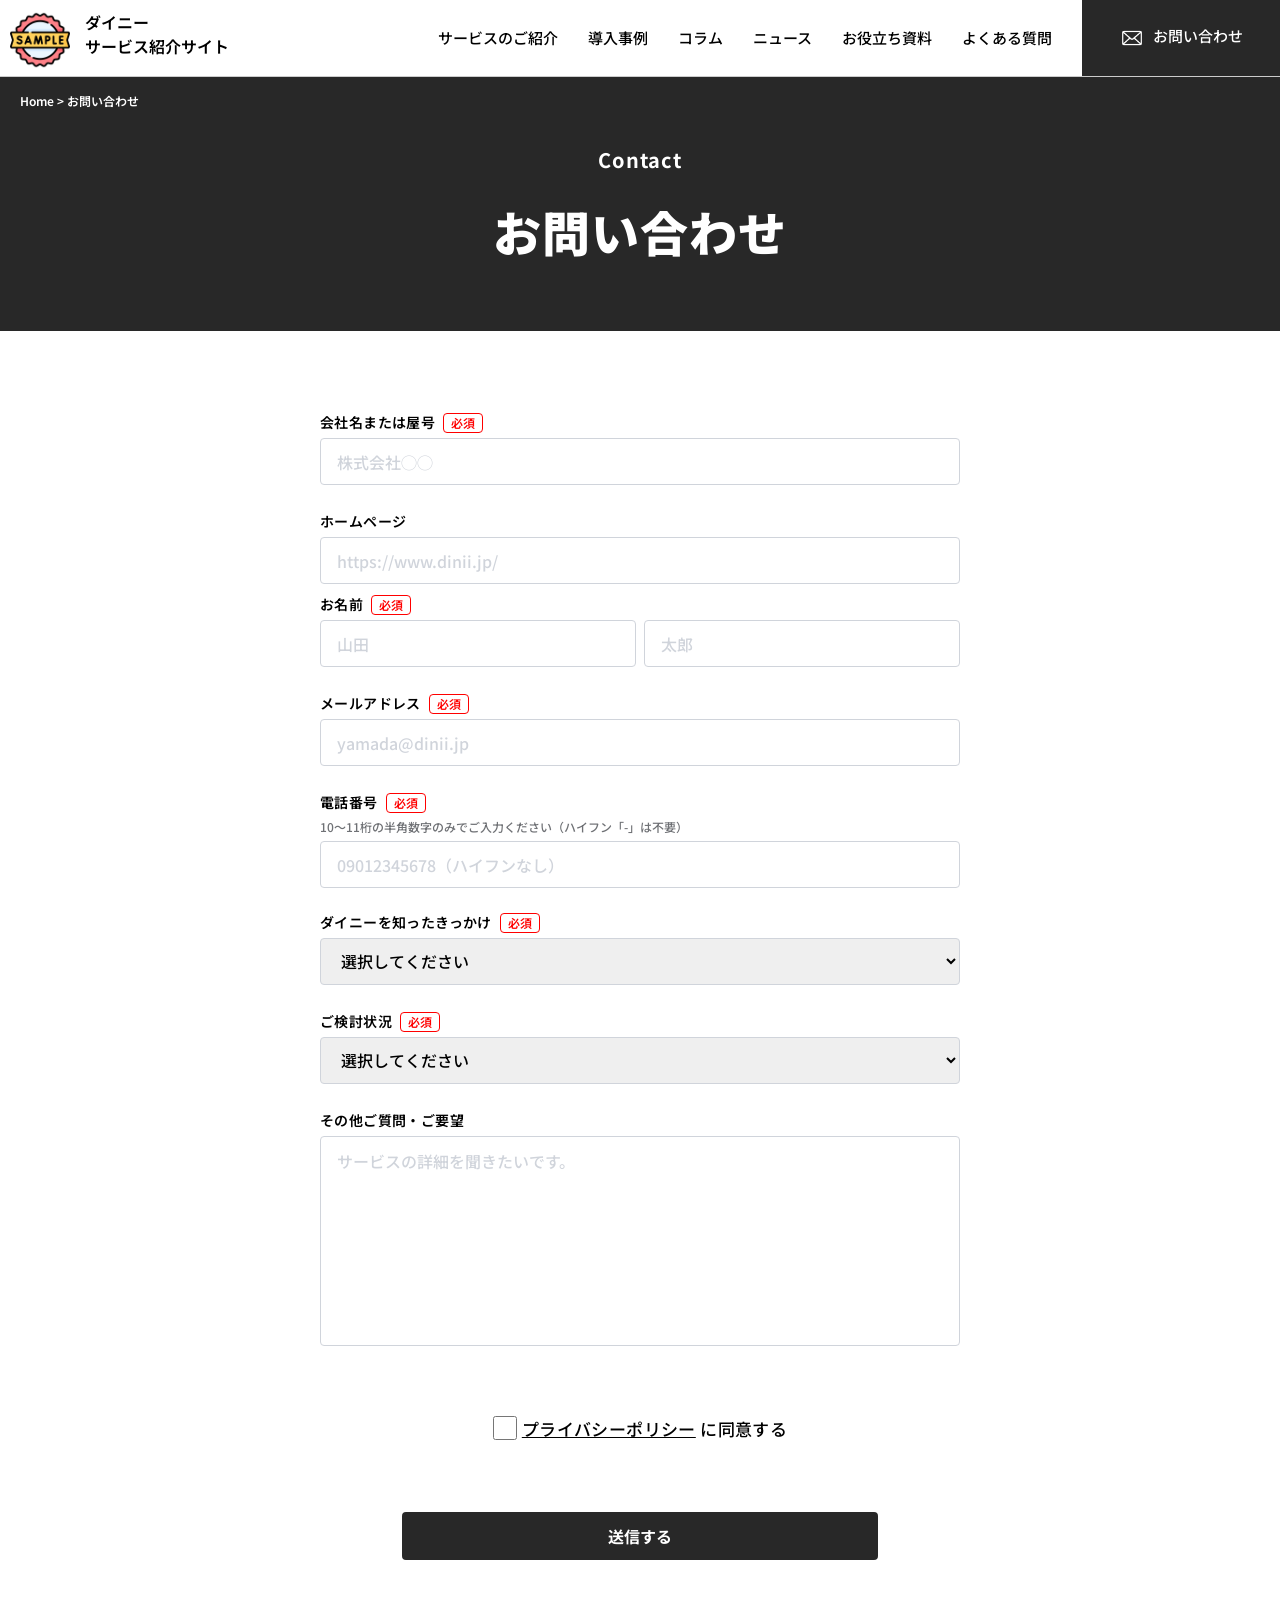
==== contact/index.html @ 895c4bdd "first commit" ====
<!DOCTYPE html>
<html lang="ja">

<head>
    <meta charset="UTF-8">
    <meta name="viewport" content="width=device-width, initial-scale=1.0">
    <title>お問い合わせ - ダイニー サービスサイト</title>

    <!-- reset CSS -->
    <link rel="stylesheet" href="../styles/css-reset.css">

    <!-- Google Fonts -->
    <link rel="preconnect" href="https://fonts.googleapis.com">
    <link rel="preconnect" href="https://fonts.gstatic.com" crossorigin>
    <link
        href="https://fonts.googleapis.com/css2?family=Noto+Sans+JP:wght@100..900&family=Poppins:wght@600;700&display=swap"
        rel="stylesheet">

    <link rel="stylesheet" href="styles/style.css">
</head>

<body>
    <header class="header">
        <div class="header__left">
            <div class="header__logo">
                <a href="#">
                    <div class="header__logo-inner">
                        <div class="logo">
                            <img src="../images/logo.png" class="logo__img">
                            <div class="logo__letter">
                                <p class="logo__dinii">ダイニー</p>
                                <p class="logo__service">サービス紹介サイト</p>
                            </div>
                        </div>
                    </div>
                </a>
            </div>
        </div>
        <ul class="header__right">

            <a href="#">
                <div class="header__link">
                    <p class="header__service">サービスのご紹介</p>
                </div>
            </a>

            <div class="nav-service">
                <ul class="nav-service__inner">
                    <li>ダイニーPOSレジ</li>
                    <li>ダイニーモバイルオーダー</li>
                    <li>ダイニー顧客管理</li>
                    <li>ダイニーモバイル決済</li>
                    <li>ダイニーキャッシュレス</li>
                    <li>ダイニー勤怠</li>
                </ul>
            </div>

            <a href="#">
                <div class="header__link">
                    <p class="header__case">導入事例</p>
                </div>
            </a>
            <a href="#">
                <div class="header__link">
                    <p class="header__column">コラム</p>
                </div>
            </a>
            <a href="#">
                <div class="header__link">
                    <p class="header__news">ニュース</p>
                </div>
            </a>
            <a href="#">
                <div class="header__link">
                    <p class="header__documentation">お役立ち資料</p>
                </div>
            </a>
            <a href="#">
                <div class="header__link">
                    <p class="header__qa">よくある質問</p>
                </div>
            </a>
            <a href="dinni/contact/">
                <div class="header__contact">
                    <div class="header__contact-inner">
                        <img src="../images/mail.png" class="header__contact-img">
                        <div class="header__contact-us">お問い合わせ</div>
                    </div>
                </div>
            </a>
        </ul>
    </header>

    <div class="title-container">
        <div class="breadcrumbs">Home > お問い合わせ</div>
        <div class="inner">
            <div class="subtitle">Contact</div>
            <div class="title">お問い合わせ</div>
        </div>
    </div>

    <div class="main">
        <ul class="input">
            <li class="belong">
                <div class="container-1">
                    <p>会社名または屋号</p>
                    <div class="abso">必須</div>
                </div>
                <div class="container-2">
                    <input type="text" placeholder="株式会社◯◯">
                </div>
            </li>

            <li class="homepage">
                <div class="container-1">
                    <p>ホームページ</p>
                </div>
                <div class="container-2">
                    <input type="text" placeholder="https://www.dinii.jp/">
                </div>
            </li>

            <li class="name">
                <div class="container-1">
                    <p>お名前</p>
                    <div class="abso">必須</div>
                </div>
                <div class="container-2">
                    <div class="namearea">
                        <input type="text" class="first" placeholder="山田">
                        <input type="text" class="last" placeholder="太郎">
                    </div>
                </div>
            </li>

            <li class="mail-address">
                <div class="container-1">
                    <p>メールアドレス</p>
                    <div class="abso">必須</div>
                </div>
                <div class="container-2">
                    <input type="text" placeholder="yamada@dinii.jp">
                </div>
            </li>

            <li class="call-number">
                <div class="container-1">
                    <p>電話番号</p>
                    <div class="abso">必須</div>
                </div>
                <div class="container-2">
                    <p class="description">10〜11桁の半角数字のみでご入力ください（ハイフン「-」は不要）</p>
                </div>
                <div class="container-3">
                    <input type="text" placeholder="09012345678（ハイフンなし）">
                </div>
            </li>

            <li class="why">
                <div class="container-1">
                    <p>ダイニーを知ったきっかけ</p>
                    <div class="abso">必須</div>
                </div>
                <div class="container-2">
                    <select name="why-list" id="why__list">
                        <option value="init">選択してください</option>
                        <option value="intro">知人から紹介された</option>
                        <option value="search">インターネット検索した</option>
                        <option value="exp">飲食店でデイニーを体験</option>
                        <option value="sns">SNSで見た</option>
                        <option value="know">展示会・会合で知った</option>
                        <option value="wath">雑誌で見た</option>
                        <option value="other">その他</option>
                    </select>
                </div>
            </li>

            <li class="now">
                <div class="container-1">
                    <p>ご検討状況</p>
                    <div class="abso">必須</div>
                </div>
                <div class="container-2">
                    <select name="now-list" id="now__list">
                        <option value="init">選択してください</option>
                        <option value="col-info">情報収集中</option>
                        <option value="compare">他社と比較検討中</option>
                        <option value="only-din">ダイニーのみを検討中</option>
                        <option value="alm-abso">導入がほぼ決まっている</option>
                    </select>
                </div>
            </li>

            <li class="other">
                <div class="container-1">
                    <p>その他ご質問・ご要望</p>
                </div>
                <div class="container-2">
                    <textarea name="other" id="other" placeholder="サービスの詳細を聞きたいです。"></textarea>
                </div>
            </li>
        </ul>

        <div class="send">
            <div class="container-1">
                <input type="checkbox" name="check" id="check">
                <p>
                    <a href="#">プライバシーポリシー</a>
                    に同意する
                </p>
            </div>
            <div class="container-2">
                <button>
                    <p>送信する</p><p>送信する</p>
                </button>
            </div>


        </div>
    </div>

</body>

</html>
---- contact/styles/style.css ----
.header {
  position: fixed;
  width: 100%;
  height: 76px;
  top: 0;
  left: 0;
  display: flex;
  flex-direction: row;
  justify-content: space-between;
  align-items: center;
  box-shadow: 0px 1px 0px 0px rgba(0, 0, 0, 0.2);
  font-size: 15px;
  background-color: white;
  z-index: 9999;
}
.header a {
  position: relative;
  top: -7px;
  text-decoration: none;
}
.header a p {
  color: black;
}
.header a:last-child {
  top: 0;
}
.header__link {
  display: flex;
  align-items: center;
  height: 76px;
}
.header__logo {
  position: absolute;
  top: 0;
  left: 10px;
  height: 100%;
  justify-items: center;
  font-size: 16px;
}
.header__logo-inner {
  position: absolute;
  top: 10px;
}
.header__left {
  position: relative;
  height: 100%;
  top: 0;
  left: 0;
  flex-basis: 10%;
}
.header__right {
  display: flex;
  position: relative;
  margin-right: 105px;
  height: 100%;
  top: 0;
  right: 0;
  flex-direction: row;
  align-items: baseline;
  gap: 30px;
  margin: 0;
}
.header__right p {
  display: flex;
  flex-direction: column;
  align-items: center;
}
.header__right a:nth-child(1)::after {
  position: relative;
  display: block;
  content: "";
  height: 2px;
  width: 100%;
  background-color: black;
  top: -1px;
  transform: scaleX(0);
  transform-origin: center;
  transition: all 0.3s;
}
.header__right a:nth-child(1):hover::after {
  transform: none;
  transform-origin: center;
}
.header__right a:nth-child(2)::after {
  position: relative;
  display: block;
  content: "";
  height: 2px;
  width: 100%;
  background-color: black;
  top: -1px;
  transform: scaleX(0);
  transform-origin: center;
  transition: all 0.3s;
}
.header__right a:nth-child(2):hover::after {
  transform: none;
  transform-origin: center;
}
.header__right a:nth-child(3)::after {
  position: relative;
  display: block;
  content: "";
  height: 2px;
  width: 100%;
  background-color: black;
  top: -1px;
  transform: scaleX(0);
  transform-origin: center;
  transition: all 0.3s;
}
.header__right a:nth-child(3):hover::after {
  transform: none;
  transform-origin: center;
}
.header__right a:nth-child(4)::after {
  position: relative;
  display: block;
  content: "";
  height: 2px;
  width: 100%;
  background-color: black;
  top: -1px;
  transform: scaleX(0);
  transform-origin: center;
  transition: all 0.3s;
}
.header__right a:nth-child(4):hover::after {
  transform: none;
  transform-origin: center;
}
.header__right a:nth-child(5)::after {
  position: relative;
  display: block;
  content: "";
  height: 2px;
  width: 100%;
  background-color: black;
  top: -1px;
  transform: scaleX(0);
  transform-origin: center;
  transition: all 0.3s;
}
.header__right a:nth-child(5):hover::after {
  transform: none;
  transform-origin: center;
}
.header__right a:nth-child(6)::after {
  position: relative;
  display: block;
  content: "";
  height: 2px;
  width: 100%;
  background-color: black;
  top: -1px;
  transform: scaleX(0);
  transform-origin: center;
  transition: all 0.3s;
}
.header__right a:nth-child(6):hover::after {
  transform: none;
  transform-origin: center;
}
.header__right a:nth-child(7)::after {
  position: relative;
  display: block;
  content: "";
  height: 2px;
  width: 100%;
  background-color: black;
  top: -1px;
  transform: scaleX(0);
  transform-origin: center;
  transition: all 0.3s;
}
.header__right a:nth-child(7):hover::after {
  transform: none;
  transform-origin: center;
}
.header__right a:first-child:hover ~ .nav-service {
  opacity: 1;
  visibility: visible;
}
.header__contact {
  display: flex;
  width: 198px;
  height: 76px;
  align-items: center;
  text-align: center;
  background-color: #282828;
  color: white;
  transition: all 0.28s ease;
}
.header__contact-inner {
  display: flex;
  flex-direction: row;
  margin: 0 auto;
}
.header__contact-img {
  width: 26px;
  height: 26px;
  margin-right: 8px;
  filter: invert(100%);
  transition: all 0.28s ease;
}
.header__contact:hover {
  background-color: white;
  color: black;
}
.header__contact:hover .header__contact-img {
  filter: none;
}
.header .nav-service {
  position: absolute;
  display: flex;
  justify-content: center;
  top: 76px;
  left: -390px;
  width: 100vw;
  height: 56px;
  background-color: #F7FAFC;
  box-shadow: inset 0px 0px 3px rgba(0, 0, 0, 0.2);
  opacity: 0;
  visibility: hidden;
  transition: all 0.4s ease;
}
.header .nav-service__inner {
  display: flex;
  flex-direction: row;
  list-style: none;
  justify-content: center;
  gap: 16px;
  letter-spacing: -0.8px;
  font-weight: 600;
  height: 100%;
  padding: 0;
}
.header .nav-service__inner li {
  display: flex;
  align-items: center;
  height: 100%;
  cursor: pointer;
}
.header .nav-service:hover {
  opacity: 1;
  visibility: visible;
}

.logo {
  display: flex;
  flex-direction: row;
}
.logo__img {
  width: 60px;
  height: 60px;
}
.logo__letter {
  width: 250px;
  height: 100%;
  padding-left: 15px;
  font-weight: 600;
}
.logo__dinii {
  margin: 0;
}
.logo__service {
  margin: 0;
}

body {
  height: 280vh;
}

html {
  font-family: "Noto Sans JP", serif;
  font-weight: 500;
}
html *,
html *::before,
html *::after {
  box-sizing: border-box;
}

.title-container {
  position: relative;
  top: 77px;
  width: 100%;
  height: 254px;
  background-color: #282828;
}
.title-container .breadcrumbs {
  color: white;
  font-size: 12px;
  font-weight: 600;
  padding-top: 15px;
  padding-left: 20px;
}
.title-container .subtitle {
  text-align: center;
  font-size: 20px;
  font-weight: 700;
  letter-spacing: 1px;
  padding-top: 35px;
  color: white;
}
.title-container .title {
  text-align: center;
  font-size: 48px;
  font-weight: 900;
  letter-spacing: 1px;
  padding-top: 20px;
  color: white;
}

.main {
  margin-top: 134px;
}
.main .input {
  display: flex;
  flex-direction: column;
  align-items: center;
  padding: 0;
  height: auto;
}
.main .input li {
  display: flex;
  flex-direction: column;
  width: 640px;
  height: 75px;
  margin-top: 24px;
}
.main .input li .container-1 {
  display: flex;
  flex-direction: row;
  align-items: center;
  gap: 8px;
}
.main .input li .container-1 p {
  font-size: 14px;
  font-weight: 600;
  letter-spacing: 0.4px;
}
.main .input li .container-2 {
  margin-top: 5px;
}
.main .input li input, .main .input li select, .main .input li textarea {
  height: 47px;
  width: 100%;
  padding: 11.5px 16px;
  border: 1px solid #D0D4DB;
  border-radius: 4px;
}
.main .input li input::-moz-placeholder, .main .input li select::-moz-placeholder, .main .input li textarea::-moz-placeholder {
  color: #D0D4DB;
}
.main .input li input::placeholder, .main .input li select::placeholder, .main .input li textarea::placeholder {
  color: #D0D4DB;
}
.main .input li .namearea {
  display: flex;
  flex-direction: row;
  gap: 8px;
}
.main .input li.name {
  margin-top: 8px;
}
.main .input li.call-number {
  height: auto;
}
.main .input li.call-number .description {
  font-size: 12px;
  color: #6F7175;
}
.main .input li.call-number .container-3 {
  margin-top: 5px;
}
.main .input li select {
  width: 100%;
}
.main .input li textarea {
  height: 210px;
  resize: none;
}
.main .input li.other {
  height: 241px;
}

.send {
  display: flex;
  flex-direction: column;
  align-items: center;
}
.send .container-1 {
  display: flex;
  flex-direction: row;
  margin-top: 65px;
  font-size: 17px;
  letter-spacing: 0.4px;
}
.send .container-1 input {
  width: 24px;
  height: 24px;
  margin-right: 5px;
  cursor: pointer;
}
.send .container-1 a {
  color: black;
  text-decoration: underline;
}
.send .container-2 {
  margin-top: 70px;
  width: 476px;
  height: 48px;
  position: relative;
  cursor: pointer;
  transition: all 0.3s;
  overflow: hidden;
}
.send .container-2 button {
  display: flex;
  position: relative;
  justify-content: center;
  align-items: center;
  width: 100%;
  height: 100%;
  border: 2px solid #282828;
  border-radius: 4px;
  background-color: #282828;
  color: white;
  font-weight: 700;
  cursor: pointer;
  transition: all 0.4s;
}
.send .container-2 button p {
  transition: all 0.3s ease;
}
.send .container-2 button p:last-child {
  position: absolute;
  transform: translateY(20px);
  color: #282828;
  opacity: 0;
  visibility: hidden;
}
.send .container-2 button:hover {
  background-color: white;
}
.send .container-2 button:hover p:first-child {
  transform: translateY(-20px);
  opacity: 0;
  visibility: hidden;
}
.send .container-2 button:hover p:last-child {
  transform: none;
  opacity: 1;
  visibility: visible;
}

.abso {
  display: flex;
  justify-content: center;
  width: 40px;
  height: 20px;
  font-size: 12px;
  font-weight: 600;
  color: red;
  border: 1px solid red;
  border-radius: 4px;
}/*# sourceMappingURL=style.css.map */
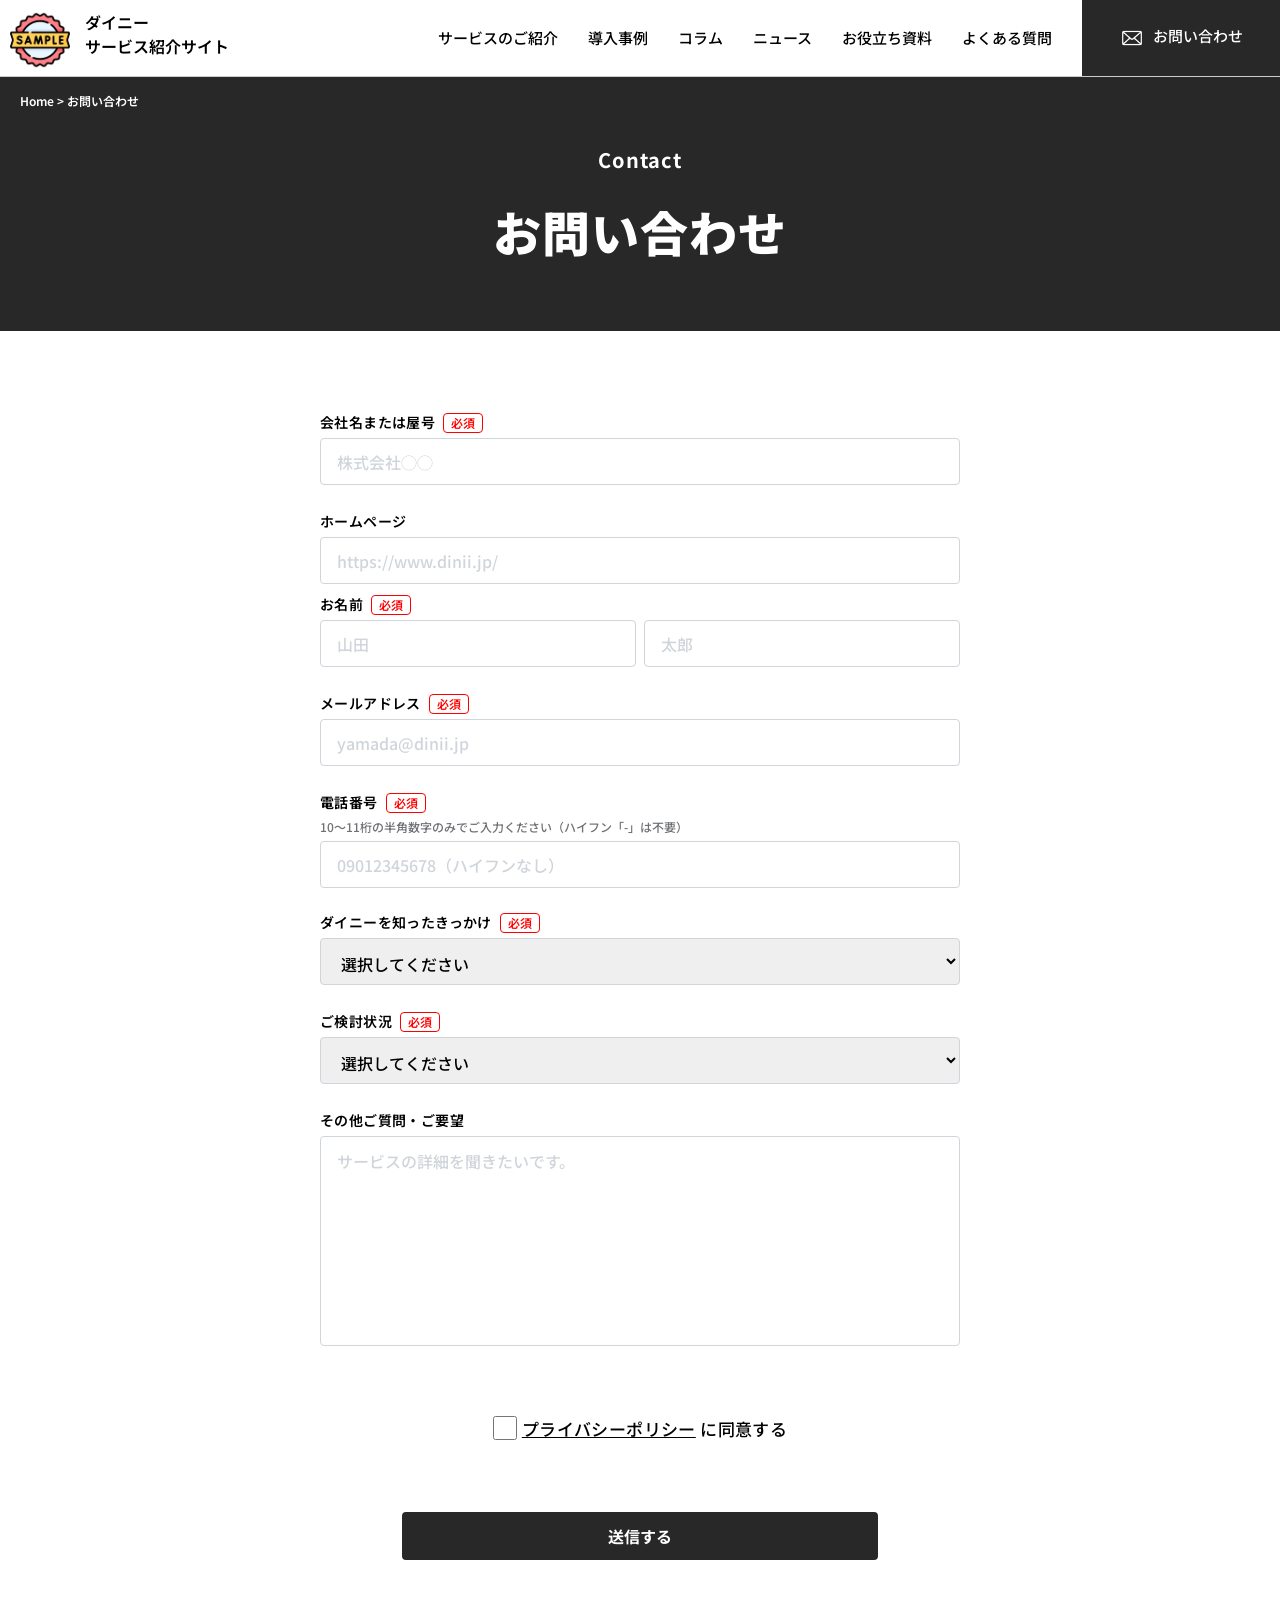
==== commit 31d1a2c3: "change URL and fix header" ====
--- a/contact/index.html
+++ b/contact/index.html
@@ -23,7 +23,7 @@
     <header class="header">
         <div class="header__left">
             <div class="header__logo">
-                <a href="#">
+                <a href="../">
                     <div class="header__logo-inner">
                         <div class="logo">
                             <img src="../images/logo.png" class="logo__img">
@@ -51,7 +51,7 @@
                     <li>ダイニー顧客管理</li>
                     <li>ダイニーモバイル決済</li>
                     <li>ダイニーキャッシュレス</li>
-                    <li>ダイニー勤怠</li>
+                    <li><a href="../kintai">ダイニー勤怠</a></li>
                 </ul>
             </div>
 
@@ -80,7 +80,8 @@
                     <p class="header__qa">よくある質問</p>
                 </div>
             </a>
-            <a href="dinni/contact/">
+            <!-- TODO change URL-->
+            <a href="#">
                 <div class="header__contact">
                     <div class="header__contact-inner">
                         <img src="../images/mail.png" class="header__contact-img">
--- a/contact/styles/style.css
+++ b/contact/styles/style.css
@@ -17,8 +17,6 @@
   position: relative;
   top: -7px;
   text-decoration: none;
-}
-.header a p {
   color: black;
 }
 .header a:last-child {
@@ -65,119 +63,119 @@
   flex-direction: column;
   align-items: center;
 }
-.header__right a:nth-child(1)::after {
-  position: relative;
-  display: block;
-  content: "";
-  height: 2px;
-  width: 100%;
-  background-color: black;
-  top: -1px;
-  transform: scaleX(0);
-  transform-origin: center;
-  transition: all 0.3s;
-}
-.header__right a:nth-child(1):hover::after {
-  transform: none;
-  transform-origin: center;
-}
-.header__right a:nth-child(2)::after {
-  position: relative;
-  display: block;
-  content: "";
-  height: 2px;
-  width: 100%;
-  background-color: black;
-  top: -1px;
-  transform: scaleX(0);
-  transform-origin: center;
-  transition: all 0.3s;
-}
-.header__right a:nth-child(2):hover::after {
-  transform: none;
-  transform-origin: center;
-}
-.header__right a:nth-child(3)::after {
-  position: relative;
-  display: block;
-  content: "";
-  height: 2px;
-  width: 100%;
-  background-color: black;
-  top: -1px;
-  transform: scaleX(0);
-  transform-origin: center;
-  transition: all 0.3s;
-}
-.header__right a:nth-child(3):hover::after {
-  transform: none;
-  transform-origin: center;
-}
-.header__right a:nth-child(4)::after {
-  position: relative;
-  display: block;
-  content: "";
-  height: 2px;
-  width: 100%;
-  background-color: black;
-  top: -1px;
-  transform: scaleX(0);
-  transform-origin: center;
-  transition: all 0.3s;
-}
-.header__right a:nth-child(4):hover::after {
-  transform: none;
-  transform-origin: center;
-}
-.header__right a:nth-child(5)::after {
-  position: relative;
-  display: block;
-  content: "";
-  height: 2px;
-  width: 100%;
-  background-color: black;
-  top: -1px;
-  transform: scaleX(0);
-  transform-origin: center;
-  transition: all 0.3s;
-}
-.header__right a:nth-child(5):hover::after {
-  transform: none;
-  transform-origin: center;
-}
-.header__right a:nth-child(6)::after {
-  position: relative;
-  display: block;
-  content: "";
-  height: 2px;
-  width: 100%;
-  background-color: black;
-  top: -1px;
-  transform: scaleX(0);
-  transform-origin: center;
-  transition: all 0.3s;
-}
-.header__right a:nth-child(6):hover::after {
-  transform: none;
-  transform-origin: center;
-}
-.header__right a:nth-child(7)::after {
-  position: relative;
-  display: block;
-  content: "";
-  height: 2px;
-  width: 100%;
-  background-color: black;
-  top: -1px;
-  transform: scaleX(0);
-  transform-origin: center;
-  transition: all 0.3s;
-}
-.header__right a:nth-child(7):hover::after {
-  transform: none;
-  transform-origin: center;
-}
-.header__right a:first-child:hover ~ .nav-service {
+.header__right > a:nth-child(1)::after {
+  position: relative;
+  display: block;
+  content: "";
+  height: 2px;
+  width: 100%;
+  background-color: black;
+  top: -1px;
+  transform: scaleX(0);
+  transform-origin: center;
+  transition: all 0.3s;
+}
+.header__right > a:nth-child(1):hover::after {
+  transform: none;
+  transform-origin: center;
+}
+.header__right > a:nth-child(2)::after {
+  position: relative;
+  display: block;
+  content: "";
+  height: 2px;
+  width: 100%;
+  background-color: black;
+  top: -1px;
+  transform: scaleX(0);
+  transform-origin: center;
+  transition: all 0.3s;
+}
+.header__right > a:nth-child(2):hover::after {
+  transform: none;
+  transform-origin: center;
+}
+.header__right > a:nth-child(3)::after {
+  position: relative;
+  display: block;
+  content: "";
+  height: 2px;
+  width: 100%;
+  background-color: black;
+  top: -1px;
+  transform: scaleX(0);
+  transform-origin: center;
+  transition: all 0.3s;
+}
+.header__right > a:nth-child(3):hover::after {
+  transform: none;
+  transform-origin: center;
+}
+.header__right > a:nth-child(4)::after {
+  position: relative;
+  display: block;
+  content: "";
+  height: 2px;
+  width: 100%;
+  background-color: black;
+  top: -1px;
+  transform: scaleX(0);
+  transform-origin: center;
+  transition: all 0.3s;
+}
+.header__right > a:nth-child(4):hover::after {
+  transform: none;
+  transform-origin: center;
+}
+.header__right > a:nth-child(5)::after {
+  position: relative;
+  display: block;
+  content: "";
+  height: 2px;
+  width: 100%;
+  background-color: black;
+  top: -1px;
+  transform: scaleX(0);
+  transform-origin: center;
+  transition: all 0.3s;
+}
+.header__right > a:nth-child(5):hover::after {
+  transform: none;
+  transform-origin: center;
+}
+.header__right > a:nth-child(6)::after {
+  position: relative;
+  display: block;
+  content: "";
+  height: 2px;
+  width: 100%;
+  background-color: black;
+  top: -1px;
+  transform: scaleX(0);
+  transform-origin: center;
+  transition: all 0.3s;
+}
+.header__right > a:nth-child(6):hover::after {
+  transform: none;
+  transform-origin: center;
+}
+.header__right > a:nth-child(7)::after {
+  position: relative;
+  display: block;
+  content: "";
+  height: 2px;
+  width: 100%;
+  background-color: black;
+  top: -1px;
+  transform: scaleX(0);
+  transform-origin: center;
+  transition: all 0.3s;
+}
+.header__right > a:nth-child(7):hover::after {
+  transform: none;
+  transform-origin: center;
+}
+.header__right > a:first-child:hover ~ .nav-service {
   opacity: 1;
   visibility: visible;
 }
